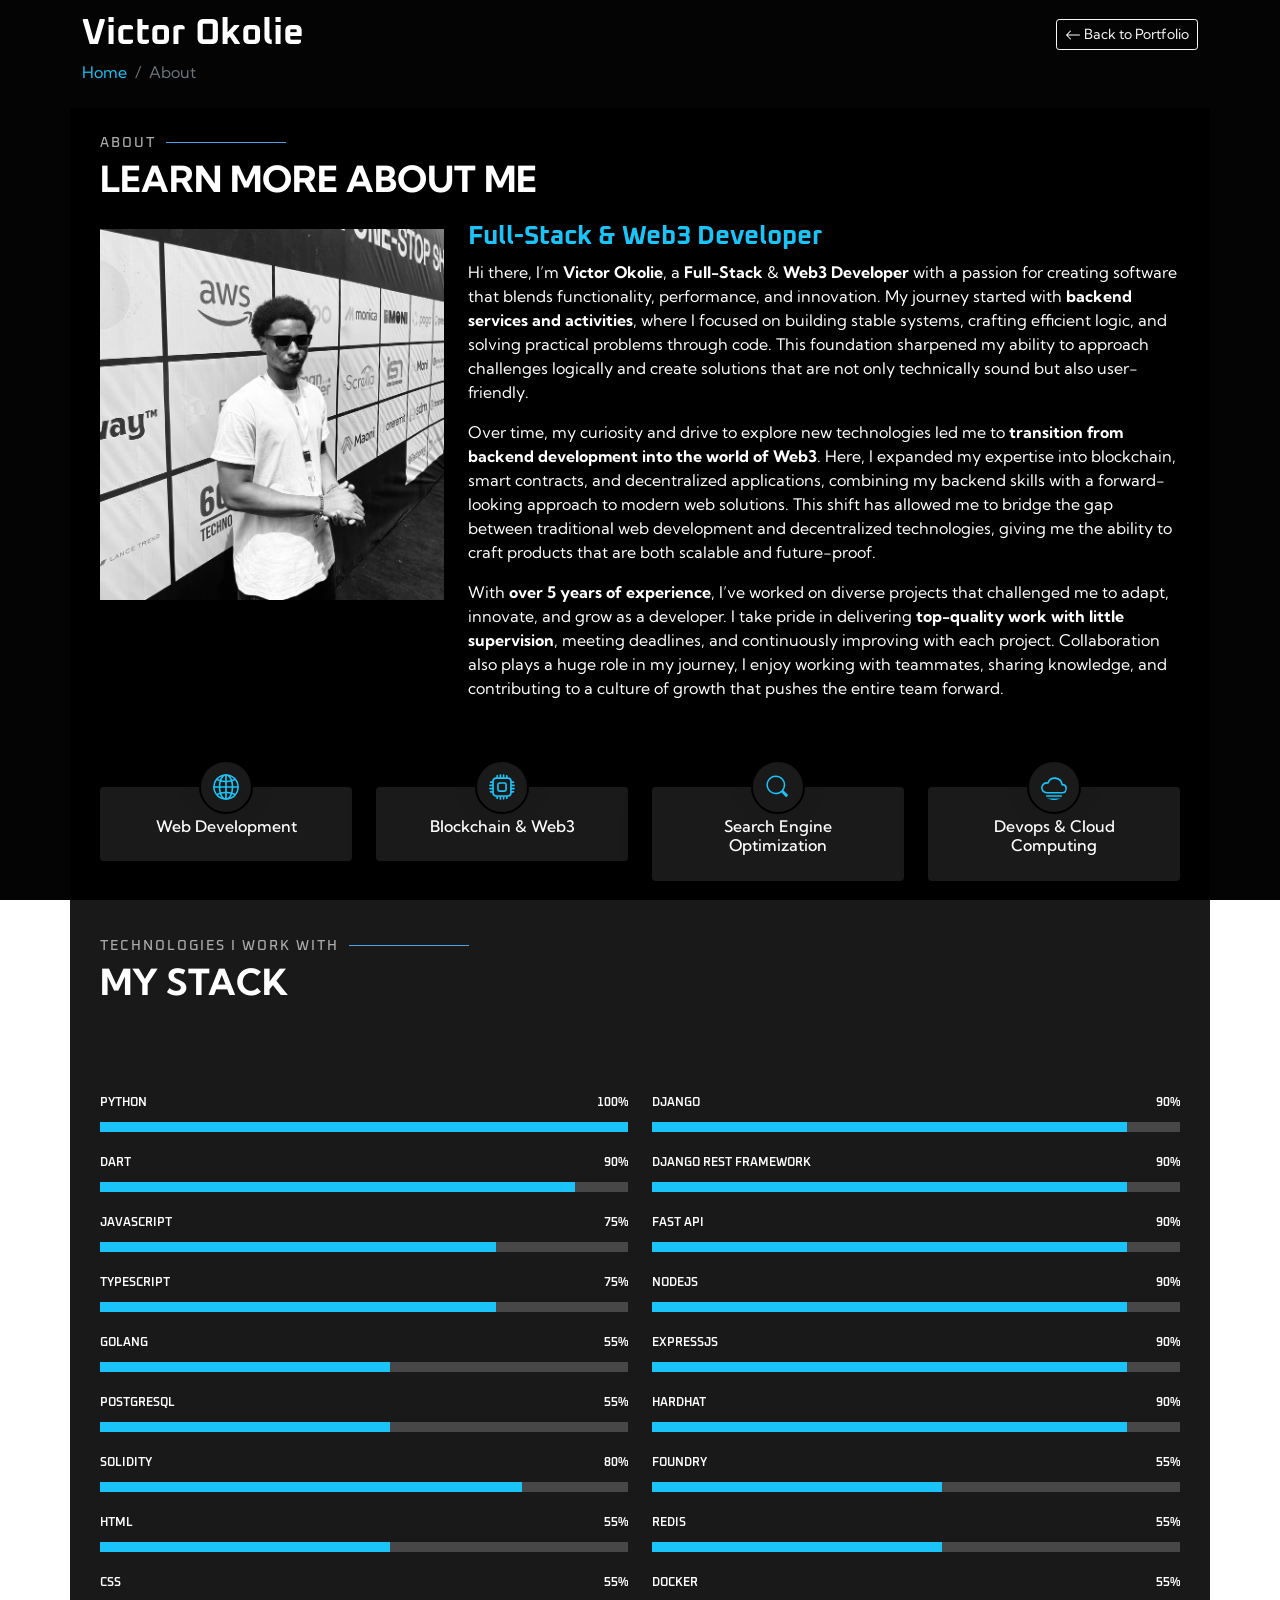
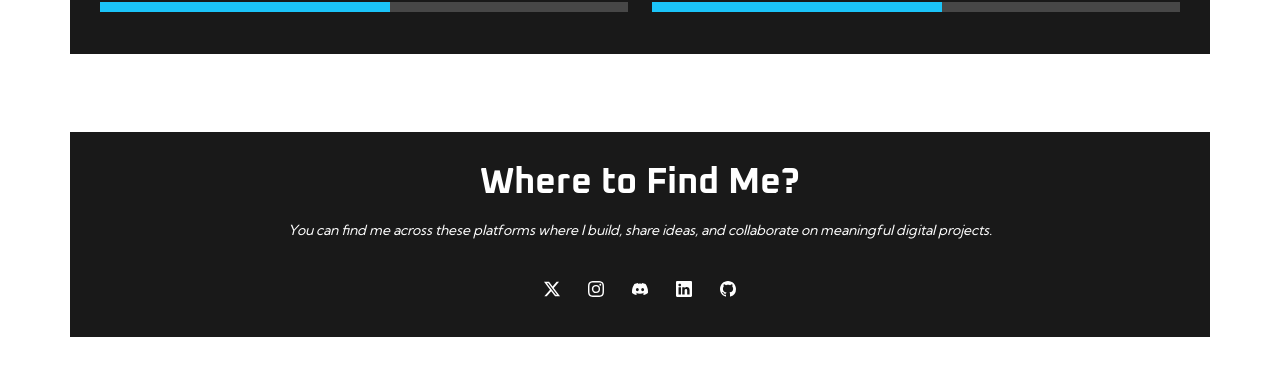
==== about/index.html @ b782e36b "first commit" ====
<!DOCTYPE html>
<html lang="en">

<head>
    <meta charset="utf-8">
    <meta content="width=device-width, initial-scale=1.0" name="viewport">

    <title>About Victor Okolie - Full-Stack & Web3 Developer</title>
    <meta name="description"
        content="Meet Victor Okolie, a Full-Stack & Web3 Developer with 5+ years of experience building scalable web apps, backend systems, and smart contracts with Django, Python, and Solidity.">
    <meta name="author" content="Victor Okolie" />
    <meta name="robots" content="index, follow">
    <meta name="keywords"
        content="victor okolie, quest coding, questcoding, full-stack developer portfolio, web3 developer, django developer, python developer, smart contract developer, backend developer, software engineer, website developer, API development, database design, solidity developer, freelance developer">

    <meta property="og:type" content="profile">
    <meta property="og:url" content="https://victorokolie.com/about/">
    <meta property="og:title" content="About Victor Okolie - Full-Stack & Web3 Developer">
    <meta property="og:description"
        content="Meet Victor Okolie, a Full-Stack & Web3 Developer with 5+ years of experience building scalable web apps, backend systems, and smart contracts with Django, Python, and Solidity.">
    <meta property="og:image" content="https://victorokolie.com/og-image.png">
    <meta property="og:image:width" content="1200">
    <meta property="og:image:height" content="630">
    <meta property="og:image:alt" content="About Victor Okolie - Full-Stack & Web3 Developer">
    <meta property="og:site_name" content="Victor Okolie's Portfolio">
    <meta property="og:locale" content="en_US">



    <!-- twitter cards -->
    <meta name="twitter:card" content="summary_large_image" />
    <meta name="twitter:url" content="https://victorokolie.com/about/">
    <meta name="twitter:title" content="About Victor Okolie - Full-Stack & Web3 Developer">
    <meta name="twitter:description"
        content="Meet Victor Okolie, a Full-Stack & Web3 Developer with 5+ years of experience building scalable web apps, backend systems, and smart contracts with Django, Python, and Solidity.">
    <meta name="twitter:image" content="https://victorokolie.com/og-image.png">
    <meta name="twitter:site" content="@victorokolie_" />
    <meta name="twitter:creator" content="@victorokolie_">

    <!-- Canonical and Navigation -->
    <link rel="canonical" href="https://victorokolie.com/about/">
    <link rel="home" href="https://victorokolie.com/">

    <!-- Favicons -->
    <link rel="icon" type="image/x-icon" href="/favicon.ico">
    <link rel="icon" type="image/png" sizes="48x48" href="https://victorokolie.com/favicon-48x48.png">
    <link rel="icon" type="image/png" sizes="32x32" href="https://victorokolie.com/favicon-32x32.png">
    <link rel="icon" type="image/png" sizes="16x16" href="https://victorokolie.com/favicon-16x16.png">
    <link rel="icon" type="image/png" href="https://victorokolie.com/favicon-96x96.png" sizes="96x96" />
    <link rel="icon" type="image/svg+xml" href="https://victorokolie.com/favicon.svg" />
    <link rel="apple-touch-icon" sizes="180x180" href="https://victorokolie.com/apple-touch-icon.png">
    <link rel="manifest" href="/site.webmanifest" />
    <meta name="theme-color" content="#000000">

    <!-- Preload critical resource  -->
    <link rel="preload" href="/assets/css/about.css" as="style">

    <!--  CSS Files -->
    <link href="/assets/vendor/bootstrap/css/bootstrap.min.css" rel="stylesheet">
    <link href="/assets/css/about.css" rel="stylesheet">


    <script type="application/ld+json">
  {
    "@context": "https://schema.org",
    "@type": "Person",
    "name": "Victor Okolie",
    "jobTitle": "Full-Stack & Web3 Developer",
    "description": "Experienced Full-Stack & Web3 Developer specializing in Django, Python, JavaScript, Solidity and scalable web applications",
    "url": "https://victorokolie.com/",
    "image": "https://victorokolie.com/og-image.png",
    "email": "me@victorokolie.com",
    "address": {
      "@type": "PostalAddress",
      "addressLocality": "West Africa"
    },
    "sameAs": [
      "https://www.linkedin.com/in/victor-okolie-a74623245",
      "https://github.com/VicTorQuest",
      "https://x.com/victorokolie_",
      "https://www.instagram.com/questcoding/"
    ],
    "knowsAbout": [
      "Full-Stack Development",
      "Backend Development",
      "Django",
      "Django Rest Framework",
      "Python",
      "JavaScript",
      "TypeScript",
      "React",
      "NodeJS",
      "ExpressJS",
      "FastAPI",
      "Web Development",
      "Search Engine Optimization",
      "API Development",
      "Database Design",
      "PostgreSQL",
      "Redis",
      "Docker",
      "Software Engineering",
      "Web3 Development",
      "Smart Contract Development",
      "Solidity",
      "Hardhat",
      "Foundry",
      "Blockchain Development"
    ]
  }
  </script>


    <script type="application/ld+json">
    {
    "@context": "https://schema.org",
    "@type": "BreadcrumbList",
    "itemListElement": [
        { "@type": "ListItem", "position": 1, "name": "Home", "item": "https://victorokolie.com/" },
        { "@type": "ListItem", "position": 2, "name": "About", "item": "https://victorokolie.com/about/" }
    ]
    }
</script>


</head>

<body>

    <header id="header" class="py-3">
        <div class="container d-flex justify-content-between align-items-center">
            <h1><a href="/" rel="home">Victor Okolie</a></h1>
            <a href="/" class="btn btn-outline-light btn-sm">
                <svg xmlns="http://www.w3.org/2000/svg" width="16" height="16" fill="currentColor"
                    class="bi bi-arrow-left" viewBox="0 0 16 16">
                    <path fill-rule="evenodd"
                        d="M15 8a.5.5 0 0 0-.5-.5H2.707l3.147-3.146a.5.5 0 1 0-.708-.708l-4 4a.5.5 0 0 0 0 .708l4 4a.5.5 0 0 0 .708-.708L2.707 8.5H14.5A.5.5 0 0 0 15 8" />
                </svg> Back to Portfolio
            </a>
        </div>

        <nav aria-label="breadcrumb" class="py-2">
            <div class="container">
                <ol class="breadcrumb mb-0">
                    <li class="breadcrumb-item"><a href="/">Home</a></li>
                    <li class="breadcrumb-item active" aria-current="page">About</li>
                </ol>
            </div>
        </nav>
    </header>


    <main id="main">


        <!-- ======= About Section ======= -->
        <section id="about" class="about">

            <!-- ======= About Me ======= -->
            <div class="about-me container">

                <div class="section-title">
                    <h2>About</h2>
                    <p>Learn more about me</p>
                </div>

                <div class="row">
                    <div class="col-lg-4 mt-2" data-aos="fade-right">
                        <img src="/assets/img/me.webp" loading="lazy" class="img-fluid" alt="Victor Okolie's photo">
                    </div>
                    <div class="col-lg-8 pt-4 pt-lg-0 content my-auto" data-aos="fade-left">
                        <h3>Full-Stack & Web3 Developer</h3>
                        <p>
                            Hi there, I&rsquo;m <strong>Victor Okolie</strong>, a <strong>Full-Stack</strong>&nbsp;&amp;
                            <strong>Web3
                                Developer</strong> with a passion for creating software that blends functionality,
                            performance, and innovation. My
                            journey started with <strong>backend services and activities</strong>, where I focused on
                            building stable systems,
                            crafting efficient logic, and solving practical problems through code. This foundation
                            sharpened my ability to
                            approach challenges logically and create solutions that are not only technically sound but
                            also user-friendly.</p>

                        <p>Over time, my curiosity and drive to explore new technologies led me to <strong>transition
                                from backend development
                                into the world of Web3</strong>. Here, I expanded my expertise into blockchain, smart
                            contracts, and decentralized
                            applications, combining my backend skills with a forward-looking approach to modern web
                            solutions. This shift has
                            allowed me to bridge the gap between traditional web development and decentralized
                            technologies, giving me the ability
                            to craft products that are both scalable and future-proof.</p>

                        <p>With <strong>over 5 years of experience</strong>, I&rsquo;ve worked on diverse projects that
                            challenged me to adapt,
                            innovate, and grow as a developer. I take pride in delivering <strong>top-quality work with
                                little
                                supervision</strong>, meeting deadlines, and continuously improving with each project.
                            Collaboration also plays a
                            huge role in my journey, I enjoy working with teammates, sharing knowledge, and contributing
                            to a culture of growth
                            that pushes the entire team forward.
                        </p>


                    </div>
                </div>

            </div><!-- End About Me -->


            <!-- Stats Section -->
            <section id="stats" class="stats section">

                <div class="container" data-aos="fade-up" data-aos-delay="100">

                    <div class="row gy-4">

                        <div class="col-lg-3 col-md-6 d-flex flex-column align-items-center">
                            <svg xmlns="http://www.w3.org/2000/svg" fill="currentColor" class="bi bi-globe2"
                                viewBox="0 0 16 16">
                                <path
                                    d="M0 8a8 8 0 1 1 16 0A8 8 0 0 1 0 8m7.5-6.923c-.67.204-1.335.82-1.887 1.855q-.215.403-.395.872c.705.157 1.472.257 2.282.287zM4.249 3.539q.214-.577.481-1.078a7 7 0 0 1 .597-.933A7 7 0 0 0 3.051 3.05q.544.277 1.198.49zM3.509 7.5c.036-1.07.188-2.087.436-3.008a9 9 0 0 1-1.565-.667A6.96 6.96 0 0 0 1.018 7.5zm1.4-2.741a12.3 12.3 0 0 0-.4 2.741H7.5V5.091c-.91-.03-1.783-.145-2.591-.332M8.5 5.09V7.5h2.99a12.3 12.3 0 0 0-.399-2.741c-.808.187-1.681.301-2.591.332zM4.51 8.5c.035.987.176 1.914.399 2.741A13.6 13.6 0 0 1 7.5 10.91V8.5zm3.99 0v2.409c.91.03 1.783.145 2.591.332.223-.827.364-1.754.4-2.741zm-3.282 3.696q.18.469.395.872c.552 1.035 1.218 1.65 1.887 1.855V11.91c-.81.03-1.577.13-2.282.287zm.11 2.276a7 7 0 0 1-.598-.933 9 9 0 0 1-.481-1.079 8.4 8.4 0 0 0-1.198.49 7 7 0 0 0 2.276 1.522zm-1.383-2.964A13.4 13.4 0 0 1 3.508 8.5h-2.49a6.96 6.96 0 0 0 1.362 3.675c.47-.258.995-.482 1.565-.667m6.728 2.964a7 7 0 0 0 2.275-1.521 8.4 8.4 0 0 0-1.197-.49 9 9 0 0 1-.481 1.078 7 7 0 0 1-.597.933M8.5 11.909v3.014c.67-.204 1.335-.82 1.887-1.855q.216-.403.395-.872A12.6 12.6 0 0 0 8.5 11.91zm3.555-.401c.57.185 1.095.409 1.565.667A6.96 6.96 0 0 0 14.982 8.5h-2.49a13.4 13.4 0 0 1-.437 3.008M14.982 7.5a6.96 6.96 0 0 0-1.362-3.675c-.47.258-.995.482-1.565.667.248.92.4 1.938.437 3.008zM11.27 2.461q.266.502.482 1.078a8.4 8.4 0 0 0 1.196-.49 7 7 0 0 0-2.275-1.52c.218.283.418.597.597.932m-.488 1.343a8 8 0 0 0-.395-.872C9.835 1.897 9.17 1.282 8.5 1.077V4.09c.81-.03 1.577-.13 2.282-.287z" />
                            </svg>
                            <div class="stats-item">
                                <span data-purecounter-start="0" data-purecounter-end="232"
                                    data-purecounter-duration="1" class="purecounter"></span>
                                <h3>Web Development</h3>
                            </div>
                        </div><!-- End Stats Item -->

                        <div class="col-lg-3 col-md-6 d-flex flex-column align-items-center">
                            <svg xmlns="http://www.w3.org/2000/svg" fill="currentColor" class="bi bi-cpu"
                                viewBox="0 0 16 16">
                                <path
                                    d="M5 0a.5.5 0 0 1 .5.5V2h1V.5a.5.5 0 0 1 1 0V2h1V.5a.5.5 0 0 1 1 0V2h1V.5a.5.5 0 0 1 1 0V2A2.5 2.5 0 0 1 14 4.5h1.5a.5.5 0 0 1 0 1H14v1h1.5a.5.5 0 0 1 0 1H14v1h1.5a.5.5 0 0 1 0 1H14v1h1.5a.5.5 0 0 1 0 1H14a2.5 2.5 0 0 1-2.5 2.5v1.5a.5.5 0 0 1-1 0V14h-1v1.5a.5.5 0 0 1-1 0V14h-1v1.5a.5.5 0 0 1-1 0V14h-1v1.5a.5.5 0 0 1-1 0V14A2.5 2.5 0 0 1 2 11.5H.5a.5.5 0 0 1 0-1H2v-1H.5a.5.5 0 0 1 0-1H2v-1H.5a.5.5 0 0 1 0-1H2v-1H.5a.5.5 0 0 1 0-1H2A2.5 2.5 0 0 1 4.5 2V.5A.5.5 0 0 1 5 0m-.5 3A1.5 1.5 0 0 0 3 4.5v7A1.5 1.5 0 0 0 4.5 13h7a1.5 1.5 0 0 0 1.5-1.5v-7A1.5 1.5 0 0 0 11.5 3zM5 6.5A1.5 1.5 0 0 1 6.5 5h3A1.5 1.5 0 0 1 11 6.5v3A1.5 1.5 0 0 1 9.5 11h-3A1.5 1.5 0 0 1 5 9.5zM6.5 6a.5.5 0 0 0-.5.5v3a.5.5 0 0 0 .5.5h3a.5.5 0 0 0 .5-.5v-3a.5.5 0 0 0-.5-.5z" />
                            </svg>
                            <div class="stats-item">
                                <span data-purecounter-start="0" data-purecounter-end="521"
                                    data-purecounter-duration="1" class="purecounter"></span>
                                <h3>Blockchain & Web3</h3>
                            </div>
                        </div><!-- End Stats Item -->

                        <div class="col-lg-3 col-md-6 d-flex flex-column align-items-center">
                            <svg xmlns="http://www.w3.org/2000/svg" fill="currentColor" class="bi bi-search"
                                viewBox="-1 -1 18 18">
                                <path
                                    d="M11.742 10.344a6.5 6.5 0 1 0-1.397 1.398h-.001q.044.06.098.115l3.85 3.85a1 1 0 0 0 1.415-1.414l-3.85-3.85a1 1 0 0 0-.115-.1zM12 6.5a5.5 5.5 0 1 1-11 0 5.5 5.5 0 0 1 11 0" />
                            </svg>
                            <div class="stats-item">
                                <span data-purecounter-start="0" data-purecounter-end="1463"
                                    data-purecounter-duration="1" class="purecounter"></span>
                                <h3>Search Engine Optimization</h3>
                            </div>
                        </div><!-- End Stats Item -->

                        <div class="col-lg-3 col-md-6 d-flex flex-column align-items-center">
                            <svg xmlns="http://www.w3.org/2000/svg" fill="currentColor" class="bi bi-cloud-fog"
                                viewBox="0 0 16 16">
                                <path
                                    d="M3 13.5a.5.5 0 0 1 .5-.5h9a.5.5 0 0 1 0 1h-9a.5.5 0 0 1-.5-.5m0 2a.5.5 0 0 1 .5-.5h9a.5.5 0 0 1 0 1h-9a.5.5 0 0 1-.5-.5m10.405-9.473a5.001 5.001 0 0 0-9.499-1.004A3.5 3.5 0 1 0 3.5 12H13a3 3 0 0 0 .405-5.973M8.5 3a4 4 0 0 1 3.976 3.555.5.5 0 0 0 .5.445H13a2 2 0 0 1 0 4H3.5a2.5 2.5 0 1 1 .605-4.926.5.5 0 0 0 .596-.329A4 4 0 0 1 8.5 3" />
                            </svg>
                            <div class="stats-item">
                                <span data-purecounter-start="0" data-purecounter-end="15" data-purecounter-duration="1"
                                    class="purecounter"></span>
                                <h3>Devops & Cloud Computing</h3>
                            </div>
                        </div><!-- End Stats Item -->

                    </div>

                </div>

            </section><!-- /Stats Section -->



            <!-- Skills Section -->
            <section id="skills" class="skills section mb-5">

                <!-- Section Title -->
                <div class="container section-title" data-aos="fade-up">
                    <h2>Technologies i work with</h2>
                    <p><span>My</span> <span class="description-title">Stack</span></p>
                </div><!-- End Section Title -->

                <div class="container" data-aos="fade-up" data-aos-delay="100">

                    <div class="row skills-content skills-animation">

                        <div class="col-lg-6">

                            <div class="progress">
                                <span class="skill"><span>PYTHON</span> <i class="val">100%</i></span>
                                <div class="progress-bar-wrap">
                                    <div class="progress-bar" role="progressbar" aria-valuenow="100" aria-valuemin="0"
                                        aria-valuemax="100"></div>
                                </div>
                            </div><!-- End Skills Item -->

                            <div class="progress">
                                <span class="skill"><span>Dart</span> <i class="val">90%</i></span>
                                <div class="progress-bar-wrap">
                                    <div class="progress-bar" role="progressbar" aria-valuenow="90" aria-valuemin="0"
                                        aria-valuemax="100"></div>
                                </div>
                            </div><!-- End Skills Item -->

                            <div class="progress">
                                <span class="skill"><span>JavaScript</span> <i class="val">75%</i></span>
                                <div class="progress-bar-wrap">
                                    <div class="progress-bar" role="progressbar" aria-valuenow="75" aria-valuemin="0"
                                        aria-valuemax="100"></div>
                                </div>
                            </div><!-- End Skills Item -->

                            <div class="progress">
                                <span class="skill"><span>Typescript</span> <i class="val">75%</i></span>
                                <div class="progress-bar-wrap">
                                    <div class="progress-bar" role="progressbar" aria-valuenow="75" aria-valuemin="0"
                                        aria-valuemax="100"></div>
                                </div>
                            </div><!-- End Skills Item -->


                            <div class="progress">
                                <span class="skill"><span>Golang</span> <i class="val">55%</i></span>
                                <div class="progress-bar-wrap">
                                    <div class="progress-bar" role="progressbar" aria-valuenow="55" aria-valuemin="0"
                                        aria-valuemax="100"></div>
                                </div>
                            </div><!-- End Skills Item -->


                            <div class="progress">
                                <span class="skill"><span>PostgreSQL</span> <i class="val">55%</i></span>
                                <div class="progress-bar-wrap">
                                    <div class="progress-bar" role="progressbar" aria-valuenow="55" aria-valuemin="0"
                                        aria-valuemax="100"></div>
                                </div>
                            </div><!-- End Skills Item -->

                            <div class="progress">
                                <span class="skill"><span>Solidity</span> <i class="val">80%</i></span>
                                <div class="progress-bar-wrap">
                                    <div class="progress-bar" role="progressbar" aria-valuenow="80" aria-valuemin="0"
                                        aria-valuemax="100"></div>
                                </div>
                            </div><!-- End Skills Item -->



                            <div class="progress">
                                <span class="skill"><span>HTML</span> <i class="val">55%</i></span>
                                <div class="progress-bar-wrap">
                                    <div class="progress-bar" role="progressbar" aria-valuenow="55" aria-valuemin="0"
                                        aria-valuemax="100"></div>
                                </div>
                            </div><!-- End Skills Item -->


                            <div class="progress">
                                <span class="skill"><span>CSS</span> <i class="val">55%</i></span>
                                <div class="progress-bar-wrap">
                                    <div class="progress-bar" role="progressbar" aria-valuenow="55" aria-valuemin="0"
                                        aria-valuemax="100"></div>
                                </div>
                            </div><!-- End Skills Item -->

                        </div>

                        <div class="col-lg-6">

                            <div class="progress">
                                <span class="skill"><span>Django</span> <i class="val">90%</i></span>
                                <div class="progress-bar-wrap">
                                    <div class="progress-bar" role="progressbar" aria-valuenow="90" aria-valuemin="0"
                                        aria-valuemax="100"></div>
                                </div>
                            </div><!-- End Skills Item -->


                            <div class="progress">
                                <span class="skill"><span>Django Rest Framework</span> <i class="val">90%</i></span>
                                <div class="progress-bar-wrap">
                                    <div class="progress-bar" role="progressbar" aria-valuenow="90" aria-valuemin="0"
                                        aria-valuemax="100"></div>
                                </div>
                            </div><!-- End Skills Item -->

                            <div class="progress">
                                <span class="skill"><span>Fast API</span> <i class="val">90%</i></span>
                                <div class="progress-bar-wrap">
                                    <div class="progress-bar" role="progressbar" aria-valuenow="90" aria-valuemin="0"
                                        aria-valuemax="100"></div>
                                </div>
                            </div><!-- End Skills Item -->

                            <div class="progress">
                                <span class="skill"><span>NodeJS</span> <i class="val">90%</i></span>
                                <div class="progress-bar-wrap">
                                    <div class="progress-bar" role="progressbar" aria-valuenow="90" aria-valuemin="0"
                                        aria-valuemax="100"></div>
                                </div>
                            </div><!-- End Skills Item -->

                            <div class="progress">
                                <span class="skill"><span>ExpressJS</span> <i class="val">90%</i></span>
                                <div class="progress-bar-wrap">
                                    <div class="progress-bar" role="progressbar" aria-valuenow="90" aria-valuemin="0"
                                        aria-valuemax="100"></div>
                                </div>
                            </div><!-- End Skills Item -->


                            <div class="progress">
                                <span class="skill"><span>Hardhat</span> <i class="val">90%</i></span>
                                <div class="progress-bar-wrap">
                                    <div class="progress-bar" role="progressbar" aria-valuenow="90" aria-valuemin="0"
                                        aria-valuemax="100"></div>
                                </div>
                            </div><!-- End Skills Item -->

                            <div class="progress">
                                <span class="skill"><span>Foundry</span> <i class="val">55%</i></span>
                                <div class="progress-bar-wrap">
                                    <div class="progress-bar" role="progressbar" aria-valuenow="55" aria-valuemin="0"
                                        aria-valuemax="100"></div>
                                </div>
                            </div><!-- End Skills Item -->


                            <div class="progress">
                                <span class="skill"><span>Redis</span> <i class="val">55%</i></span>
                                <div class="progress-bar-wrap">
                                    <div class="progress-bar" role="progressbar" aria-valuenow="55" aria-valuemin="0"
                                        aria-valuemax="100"></div>
                                </div>
                            </div><!-- End Skills Item -->


                            <div class="progress">
                                <span class="skill"><span>Docker</span> <i class="val">55%</i></span>
                                <div class="progress-bar-wrap">
                                    <div class="progress-bar" role="progressbar" aria-valuenow="55" aria-valuemin="0"
                                        aria-valuemax="100"></div>
                                </div>
                            </div><!-- End Skills Item -->

                        </div>

                    </div>

                </div>

            </section><!-- /Skills Section -->



            <div id="find-me" class="find-me dark-background">
                <div class="container">
                    <h3 class="sitename">Where to Find Me?</h3>
                    <p>You can find me across these platforms where I build, share ideas, and collaborate on meaningful
                        digital projects.</p>
                    <div class="social-links d-flex justify-content-center">
                        <a href="https://x.com/victorokolie_" target="_blank" rel="noopener" class="twitter" aria-label="Twitter">
                            <svg xmlns="http://www.w3.org/2000/svg" width="16" height="16" fill="currentColor"
                                class="bi bi-twitter-x" viewBox="0 0 16 16">
                                <path
                                    d="M12.6.75h2.454l-5.36 6.142L16 15.25h-4.937l-3.867-5.07-4.425 5.07H.316l5.733-6.57L0 .75h5.063l3.495 4.633L12.601.75Zm-.86 13.028h1.36L4.323 2.145H2.865z" />
                            </svg>
                        </a>
                        <a href="https://www.instagram.com/questcoding/" target="_blank" rel="noopener" class="instagram"
                            aria-label="Instagram">
                            <svg xmlns="http://www.w3.org/2000/svg" width="16" height="16" fill="currentColor"
                                class="bi bi-instagram" viewBox="0 0 16 16">
                                <path
                                    d="M8 0C5.829 0 5.556.01 4.703.048 3.85.088 3.269.222 2.76.42a3.9 3.9 0 0 0-1.417.923A3.9 3.9 0 0 0 .42 2.76C.222 3.268.087 3.85.048 4.7.01 5.555 0 5.827 0 8.001c0 2.172.01 2.444.048 3.297.04.852.174 1.433.372 1.942.205.526.478.972.923 1.417.444.445.89.719 1.416.923.51.198 1.09.333 1.942.372C5.555 15.99 5.827 16 8 16s2.444-.01 3.298-.048c.851-.04 1.434-.174 1.943-.372a3.9 3.9 0 0 0 1.416-.923c.445-.445.718-.891.923-1.417.197-.509.332-1.09.372-1.942C15.99 10.445 16 10.173 16 8s-.01-2.445-.048-3.299c-.04-.851-.175-1.433-.372-1.941a3.9 3.9 0 0 0-.923-1.417A3.9 3.9 0 0 0 13.24.42c-.51-.198-1.092-.333-1.943-.372C10.443.01 10.172 0 7.998 0zm-.717 1.442h.718c2.136 0 2.389.007 3.232.046.78.035 1.204.166 1.486.275.373.145.64.319.92.599s.453.546.598.92c.11.281.24.705.275 1.485.039.843.047 1.096.047 3.231s-.008 2.389-.047 3.232c-.035.78-.166 1.203-.275 1.485a2.5 2.5 0 0 1-.599.919c-.28.28-.546.453-.92.598-.28.11-.704.24-1.485.276-.843.038-1.096.047-3.232.047s-2.39-.009-3.233-.047c-.78-.036-1.203-.166-1.485-.276a2.5 2.5 0 0 1-.92-.598 2.5 2.5 0 0 1-.6-.92c-.109-.281-.24-.705-.275-1.485-.038-.843-.046-1.096-.046-3.233s.008-2.388.046-3.231c.036-.78.166-1.204.276-1.486.145-.373.319-.64.599-.92s.546-.453.92-.598c.282-.11.705-.24 1.485-.276.738-.034 1.024-.044 2.515-.045zm4.988 1.328a.96.96 0 1 0 0 1.92.96.96 0 0 0 0-1.92m-4.27 1.122a4.109 4.109 0 1 0 0 8.217 4.109 4.109 0 0 0 0-8.217m0 1.441a2.667 2.667 0 1 1 0 5.334 2.667 2.667 0 0 1 0-5.334" />
                            </svg>
                        </a>
                        <a href="https://discord.com/users/922048107099856957" target="_blank" rel="noopener" class="discord"
                            aria-label="Discord">
                            <svg xmlns="http://www.w3.org/2000/svg" width="16" height="16" fill="currentColor" class="bi bi-discord"
                                viewBox="0 0 16 16">
                                <path
                                    d="M13.545 2.907a13.2 13.2 0 0 0-3.257-1.011.05.05 0 0 0-.052.025c-.141.25-.297.577-.406.833a12.2 12.2 0 0 0-3.658 0 8 8 0 0 0-.412-.833.05.05 0 0 0-.052-.025c-1.125.194-2.22.534-3.257 1.011a.04.04 0 0 0-.021.018C.356 6.024-.213 9.047.066 12.032q.003.022.021.037a13.3 13.3 0 0 0 3.995 2.02.05.05 0 0 0 .056-.019q.463-.63.818-1.329a.05.05 0 0 0-.01-.059l-.018-.011a9 9 0 0 1-1.248-.595.05.05 0 0 1-.02-.066l.015-.019q.127-.095.248-.195a.05.05 0 0 1 .051-.007c2.619 1.196 5.454 1.196 8.041 0a.05.05 0 0 1 .053.007q.121.1.248.195a.05.05 0 0 1-.004.085 8 8 0 0 1-1.249.594.05.05 0 0 0-.03.03.05.05 0 0 0 .003.041c.24.465.515.909.817 1.329a.05.05 0 0 0 .056.019 13.2 13.2 0 0 0 4.001-2.02.05.05 0 0 0 .021-.037c.334-3.451-.559-6.449-2.366-9.106a.03.03 0 0 0-.02-.019m-8.198 7.307c-.789 0-1.438-.724-1.438-1.612s.637-1.613 1.438-1.613c.807 0 1.45.73 1.438 1.613 0 .888-.637 1.612-1.438 1.612m5.316 0c-.788 0-1.438-.724-1.438-1.612s.637-1.613 1.438-1.613c.807 0 1.451.73 1.438 1.613 0 .888-.631 1.612-1.438 1.612" />
                            </svg>
                        </a>
                        <a href="https://www.linkedin.com/in/victor-okolie-a74623245" target="_blank" rel="noopener"
                            class="linkedin" aria-label="LinkedIn">
                            <svg xmlns="http://www.w3.org/2000/svg" width="16" height="16" fill="currentColor"
                                class="bi bi-linkedin" viewBox="0 0 16 16">
                                <path
                                    d="M0 1.146C0 .513.526 0 1.175 0h13.65C15.474 0 16 .513 16 1.146v13.708c0 .633-.526 1.146-1.175 1.146H1.175C.526 16 0 15.487 0 14.854zm4.943 12.248V6.169H2.542v7.225zm-1.2-8.212c.837 0 1.358-.554 1.358-1.248-.015-.709-.52-1.248-1.342-1.248S2.4 3.226 2.4 3.934c0 .694.521 1.248 1.327 1.248zm4.908 8.212V9.359c0-.216.016-.432.08-.586.173-.431.568-.878 1.232-.878.869 0 1.216.662 1.216 1.634v3.865h2.401V9.25c0-2.22-1.184-3.252-2.764-3.252-1.274 0-1.845.7-2.165 1.193v.025h-.016l.016-.025V6.169h-2.4c.03.678 0 7.225 0 7.225z" />
                            </svg>
                        </a>
                        <a href="https://github.com/VicTorQuest/" target="_blank" rel="noopener" class="github" aria-label="GitHub">
                            <svg xmlns="http://www.w3.org/2000/svg" width="16" height="16" fill="currentColor" class="bi bi-github"
                                viewBox="0 0 16 16">
                                <path
                                    d="M8 0C3.58 0 0 3.58 0 8c0 3.54 2.29 6.53 5.47 7.59.4.07.55-.17.55-.38 0-.19-.01-.82-.01-1.49-2.01.37-2.53-.49-2.69-.94-.09-.23-.48-.94-.82-1.13-.28-.15-.68-.52-.01-.53.63-.01 1.08.58 1.23.82.72 1.21 1.87.87 2.33.66.07-.52.28-.87.51-1.07-1.78-.2-3.64-.89-3.64-3.95 0-.87.31-1.59.82-2.15-.08-.2-.36-1.02.08-2.12 0 0 .67-.21 2.2.82.64-.18 1.32-.27 2-.27s1.36.09 2 .27c1.53-1.04 2.2-.82 2.2-.82.44 1.1.16 1.92.08 2.12.51.56.82 1.27.82 2.15 0 3.07-1.87 3.75-3.65 3.95.29.25.54.73.54 1.48 0 1.07-.01 1.93-.01 2.2 0 .21.15.46.55.38A8.01 8.01 0 0 0 16 8c0-4.42-3.58-8-8-8" />
                            </svg>
                        </a>
                    </div>
                </div>
            </div>


        </section>
        <!-- End About Section -->



    </main><!-- End #main -->

    <!-- Vendor JS Files -->
    <script src="/assets/vendor/bootstrap/js/bootstrap.bundle.min.js"></script>
    <script src="/assets/vendor/waypoints/noframework.waypoints.js"></script>
    <script>
        /**
       * Animate the skills items on reveal
       */
        let skillsAnimation = document.querySelectorAll('.skills-animation');
        skillsAnimation.forEach((item) => {
            new Waypoint({
                element: item,
                offset: '80%',
                handler: function (direction) {
                    let progress = item.querySelectorAll('.progress .progress-bar');
                    progress.forEach(el => {
                        el.style.width = el.getAttribute('aria-valuenow') + '%';
                    });
                }
            });
        });
    </script>


</body>

</html>
---- assets/css/about.css ----
@import url('https://fonts.googleapis.com/css2?family=Kumbh+Sans:wght@300;400;500;600;700&display=swap');
@import url('https://fonts.googleapis.com/css2?family=Oxanium:wght@300;400;500;600;700&display=swap');

/*--------------------------------------------------------------
# Portfolio Details
--------------------------------------------------------------*/
* {
    box-sizing: border-box;
}

body {
  font-family: 'Kumbh Sans', sans-serif;
  background-color: #040404;
  color: #fff;
  position: relative;
  background: transparent;

}
body::before {
  content: "";
  position: fixed;
  background: #040404;
  background-size: cover;
  left: 0;
  right: 0;
  top: 0;
  bottom: 0;
  height: 100vh;
  z-index: -1;
}
@font-face {
  font-family: "bootstrap-icons";
  font-style: normal;
  font-weight: 400;
  font-display: block;
  src: url("/static/my_portfolio/vendor/bootstrap-icons/fonts/bootstrap-icons.woff2") format("woff2"),
       url("/static/my_portfolio/vendor/bootstrap-icons/fonts/bootstrap-icons.woff") format("woff");
}



/*--------------------------------------------------------------
# Header
--------------------------------------------------------------*/
#header {
  transition: ease-in-out 0.3s;
  position: relative;
  align-items: center;
  z-index: 997;
  overflow-y: auto;
}
#header * {
  transition: ease-in-out 0.3s;
}
#header h1 {
  font-size: 36px;
  margin: 0;
  padding: 0;
  line-height: 1;
  font-weight: 700;
  font-family: 'Oxanium', cursive;
  
}

#header h1 a, #header h1 a:hover {
  color: #fff;
  line-height: 1;
  display: inline-block;
}

@media (max-width: 992px) {
  #header h1 {
    font-size: 20px;
  }

  #header .container {
    display: flex;
    align-items: center;
  }

  #header nav li a {
    font-size: 14px;
  }
}


a {
  color: #1bc4f8;
  text-decoration: none;
}

a:hover {
  color: #6eddff;
  text-decoration: none;
}

h1, h2, h3, h4, h5, h6, #header .lead {
  font-family: 'Oxanium', cursive;
}

@media (min-width: 1024px) {
  body::before {
    background-attachment: fixed;
  }

  #header .lead {
    line-height: 2.5rem;
  }
  
}

section .container {
    background: rgba(0, 0, 0, 0.9);
    padding: 30px;
}

.section-title h2 {
    font-size: 14px;
    font-weight: 500;
    padding: 0;
    line-height: 1px;
    margin: 0 0 20px 0;
    letter-spacing: 2px;
    text-transform: uppercase;
    color: #aaaaaa;
    font-family: 'Oxanium', cursive;
}

.section-title p {
    margin: 0;
    margin: -15px 0 15px 0;
    font-size: 36px;
    font-weight: 700;
    text-transform: uppercase;
    font-family: 'Kumbh Sans', sans-serif;
    color: #fff;
}

.section-title h2::after {
    content: "";
    width: 120px;
    height: 1px;
    display: inline-block;
    background: #4da4ea;
    margin: 4px 10px;
}


/*--------------------------------------------------------------
# About
--------------------------------------------------------------*/
.about-me .content h3 {
  font-weight: 700;
  font-size: 26px;
  color: #1bc4f8;
}
.about-me .content ul {
  list-style: none;
  padding: 0;
}
.about-me .content ul li {
  margin-bottom: 20px;
  display: flex;
  align-items: center;
}
.about-me .content ul strong {
  margin-right: 10px;
}
.about-me .content ul i {
  font-size: 16px;
  margin-right: 5px;
  color: #1bc4f8;
  line-height: 0;
}
.about-me .content p:last-child {
  margin-bottom: 0;
}



/*--------------------------------------------------------------
# Skills
--------------------------------------------------------------*/
.skills .progress {
  height: 60px;
  display: block;
  background: none;
  border-radius: 0;
}
.skills .progress .skill {
  padding: 10px 0;
  margin: 0;
  text-transform: uppercase;
  display: block;
  font-weight: 600;
  font-family: 'Oxanium', cursive;
  color: #fff;
}
.skills .progress .skill .val {
  float: right;
  font-style: normal;
}
.skills .progress-bar-wrap {
  background: rgba(255, 255, 255, 0.2);
}
.skills .progress-bar {
  width: 1px;
  height: 10px;
  transition: 0.9s;
  background-color: #1bc4f8;
}





/*--------------------------------------------------------------
# Stats Section
--------------------------------------------------------------*/
.stats svg {
  background-color: #1a1a1a;
  color: #1bc4f8;
  fill: #1bc4f8;
  box-shadow: 0px 2px 25px rgba(0, 0, 0, 0.1);
  width: 54px;
  height: 54px;
  padding: 12px;        /* controls how much space around the icon */
  border-radius: 50%;
  border: 2px solid #000000;
  box-sizing: border-box;  /* ensures padding doesn't push beyond 54px */
  flex-shrink: 0;          /* prevents it from squishing in flex layouts */
  z-index: 1;
}

.stats .stats-item {
  background-color: #1a1a1a;
  margin-top: -27px;
  padding: 30px 30px 25px 30px;
  width: 100%;
  position: relative;
  text-align: center;
  box-shadow: 0px 2px 35px rgba(0, 0, 0, 0.1);
  border-radius: 4px;
  z-index: 0;
}

.stats .stats-item span {
  font-size: 36px;
  display: block;
  font-weight: 700;
  color: color-mix(in srgb, #fafafa, transparent 20%);
}

.stats .stats-item h3 {
  padding: 0;
  margin: 0;
  font-family: 'Kumbh Sans', sans-serif;
  font-size: 16px;
}




/*--------------------------------------------------------------
# Global Footer
--------------------------------------------------------------*/
.find-me {
  color: var(--default-color);
  background-color: var(--background-color);
  font-size: 14px;
  text-align: center;
  padding: 30px 0;
  position: relative;
}

.find-me h3 {
  font-size: 36px;
  font-weight: 700;
  position: relative;
  padding: 0;
  margin: 0 0 15px 0;
}

.find-me p {
  font-size: 15;
  font-style: italic;
  padding: 0;
  margin: 0 0 30px 0;
}

.find-me .social-links a {
  font-size: 16px;
  display: flex;
  align-items: center;
  justify-content: center;
  background: var(--accent-color);
  color: var(--contrast-color);
  line-height: 1;
  margin: 0 4px;
  border-radius: 50%;
  text-align: center;
  width: 36px;
  height: 36px;
  transition: 0.3s;
}

.find-me .social-links a:hover {
  background: color-mix(in srgb, var(--accent-color), transparent 20%);
  text-decoration: none;
}

.find-me .copyright {
  padding-top: 25px;
  border-top: 1px solid color-mix(in srgb, var(--default-color), transparent 90%);
}

.find-me .credits {
  font-size: 13px;
  padding-top: 5px;
}
---- assets/css/about.css ----
@import url('https://fonts.googleapis.com/css2?family=Kumbh+Sans:wght@300;400;500;600;700&display=swap');
@import url('https://fonts.googleapis.com/css2?family=Oxanium:wght@300;400;500;600;700&display=swap');

/*--------------------------------------------------------------
# Portfolio Details
--------------------------------------------------------------*/
* {
    box-sizing: border-box;
}

body {
  font-family: 'Kumbh Sans', sans-serif;
  background-color: #040404;
  color: #fff;
  position: relative;
  background: transparent;

}
body::before {
  content: "";
  position: fixed;
  background: #040404;
  background-size: cover;
  left: 0;
  right: 0;
  top: 0;
  bottom: 0;
  height: 100vh;
  z-index: -1;
}
@font-face {
  font-family: "bootstrap-icons";
  font-style: normal;
  font-weight: 400;
  font-display: block;
  src: url("/static/my_portfolio/vendor/bootstrap-icons/fonts/bootstrap-icons.woff2") format("woff2"),
       url("/static/my_portfolio/vendor/bootstrap-icons/fonts/bootstrap-icons.woff") format("woff");
}



/*--------------------------------------------------------------
# Header
--------------------------------------------------------------*/
#header {
  transition: ease-in-out 0.3s;
  position: relative;
  align-items: center;
  z-index: 997;
  overflow-y: auto;
}
#header * {
  transition: ease-in-out 0.3s;
}
#header h1 {
  font-size: 36px;
  margin: 0;
  padding: 0;
  line-height: 1;
  font-weight: 700;
  font-family: 'Oxanium', cursive;
  
}

#header h1 a, #header h1 a:hover {
  color: #fff;
  line-height: 1;
  display: inline-block;
}

@media (max-width: 992px) {
  #header h1 {
    font-size: 20px;
  }

  #header .container {
    display: flex;
    align-items: center;
  }

  #header nav li a {
    font-size: 14px;
  }
}


a {
  color: #1bc4f8;
  text-decoration: none;
}

a:hover {
  color: #6eddff;
  text-decoration: none;
}

h1, h2, h3, h4, h5, h6, #header .lead {
  font-family: 'Oxanium', cursive;
}

@media (min-width: 1024px) {
  body::before {
    background-attachment: fixed;
  }

  #header .lead {
    line-height: 2.5rem;
  }
  
}

section .container {
    background: rgba(0, 0, 0, 0.9);
    padding: 30px;
}

.section-title h2 {
    font-size: 14px;
    font-weight: 500;
    padding: 0;
    line-height: 1px;
    margin: 0 0 20px 0;
    letter-spacing: 2px;
    text-transform: uppercase;
    color: #aaaaaa;
    font-family: 'Oxanium', cursive;
}

.section-title p {
    margin: 0;
    margin: -15px 0 15px 0;
    font-size: 36px;
    font-weight: 700;
    text-transform: uppercase;
    font-family: 'Kumbh Sans', sans-serif;
    color: #fff;
}

.section-title h2::after {
    content: "";
    width: 120px;
    height: 1px;
    display: inline-block;
    background: #4da4ea;
    margin: 4px 10px;
}


/*--------------------------------------------------------------
# About
--------------------------------------------------------------*/
.about-me .content h3 {
  font-weight: 700;
  font-size: 26px;
  color: #1bc4f8;
}
.about-me .content ul {
  list-style: none;
  padding: 0;
}
.about-me .content ul li {
  margin-bottom: 20px;
  display: flex;
  align-items: center;
}
.about-me .content ul strong {
  margin-right: 10px;
}
.about-me .content ul i {
  font-size: 16px;
  margin-right: 5px;
  color: #1bc4f8;
  line-height: 0;
}
.about-me .content p:last-child {
  margin-bottom: 0;
}



/*--------------------------------------------------------------
# Skills
--------------------------------------------------------------*/
.skills .progress {
  height: 60px;
  display: block;
  background: none;
  border-radius: 0;
}
.skills .progress .skill {
  padding: 10px 0;
  margin: 0;
  text-transform: uppercase;
  display: block;
  font-weight: 600;
  font-family: 'Oxanium', cursive;
  color: #fff;
}
.skills .progress .skill .val {
  float: right;
  font-style: normal;
}
.skills .progress-bar-wrap {
  background: rgba(255, 255, 255, 0.2);
}
.skills .progress-bar {
  width: 1px;
  height: 10px;
  transition: 0.9s;
  background-color: #1bc4f8;
}





/*--------------------------------------------------------------
# Stats Section
--------------------------------------------------------------*/
.stats svg {
  background-color: #1a1a1a;
  color: #1bc4f8;
  fill: #1bc4f8;
  box-shadow: 0px 2px 25px rgba(0, 0, 0, 0.1);
  width: 54px;
  height: 54px;
  padding: 12px;        /* controls how much space around the icon */
  border-radius: 50%;
  border: 2px solid #000000;
  box-sizing: border-box;  /* ensures padding doesn't push beyond 54px */
  flex-shrink: 0;          /* prevents it from squishing in flex layouts */
  z-index: 1;
}

.stats .stats-item {
  background-color: #1a1a1a;
  margin-top: -27px;
  padding: 30px 30px 25px 30px;
  width: 100%;
  position: relative;
  text-align: center;
  box-shadow: 0px 2px 35px rgba(0, 0, 0, 0.1);
  border-radius: 4px;
  z-index: 0;
}

.stats .stats-item span {
  font-size: 36px;
  display: block;
  font-weight: 700;
  color: color-mix(in srgb, #fafafa, transparent 20%);
}

.stats .stats-item h3 {
  padding: 0;
  margin: 0;
  font-family: 'Kumbh Sans', sans-serif;
  font-size: 16px;
}




/*--------------------------------------------------------------
# Global Footer
--------------------------------------------------------------*/
.find-me {
  color: var(--default-color);
  background-color: var(--background-color);
  font-size: 14px;
  text-align: center;
  padding: 30px 0;
  position: relative;
}

.find-me h3 {
  font-size: 36px;
  font-weight: 700;
  position: relative;
  padding: 0;
  margin: 0 0 15px 0;
}

.find-me p {
  font-size: 15;
  font-style: italic;
  padding: 0;
  margin: 0 0 30px 0;
}

.find-me .social-links a {
  font-size: 16px;
  display: flex;
  align-items: center;
  justify-content: center;
  background: var(--accent-color);
  color: var(--contrast-color);
  line-height: 1;
  margin: 0 4px;
  border-radius: 50%;
  text-align: center;
  width: 36px;
  height: 36px;
  transition: 0.3s;
}

.find-me .social-links a:hover {
  background: color-mix(in srgb, var(--accent-color), transparent 20%);
  text-decoration: none;
}

.find-me .copyright {
  padding-top: 25px;
  border-top: 1px solid color-mix(in srgb, var(--default-color), transparent 90%);
}

.find-me .credits {
  font-size: 13px;
  padding-top: 5px;
}
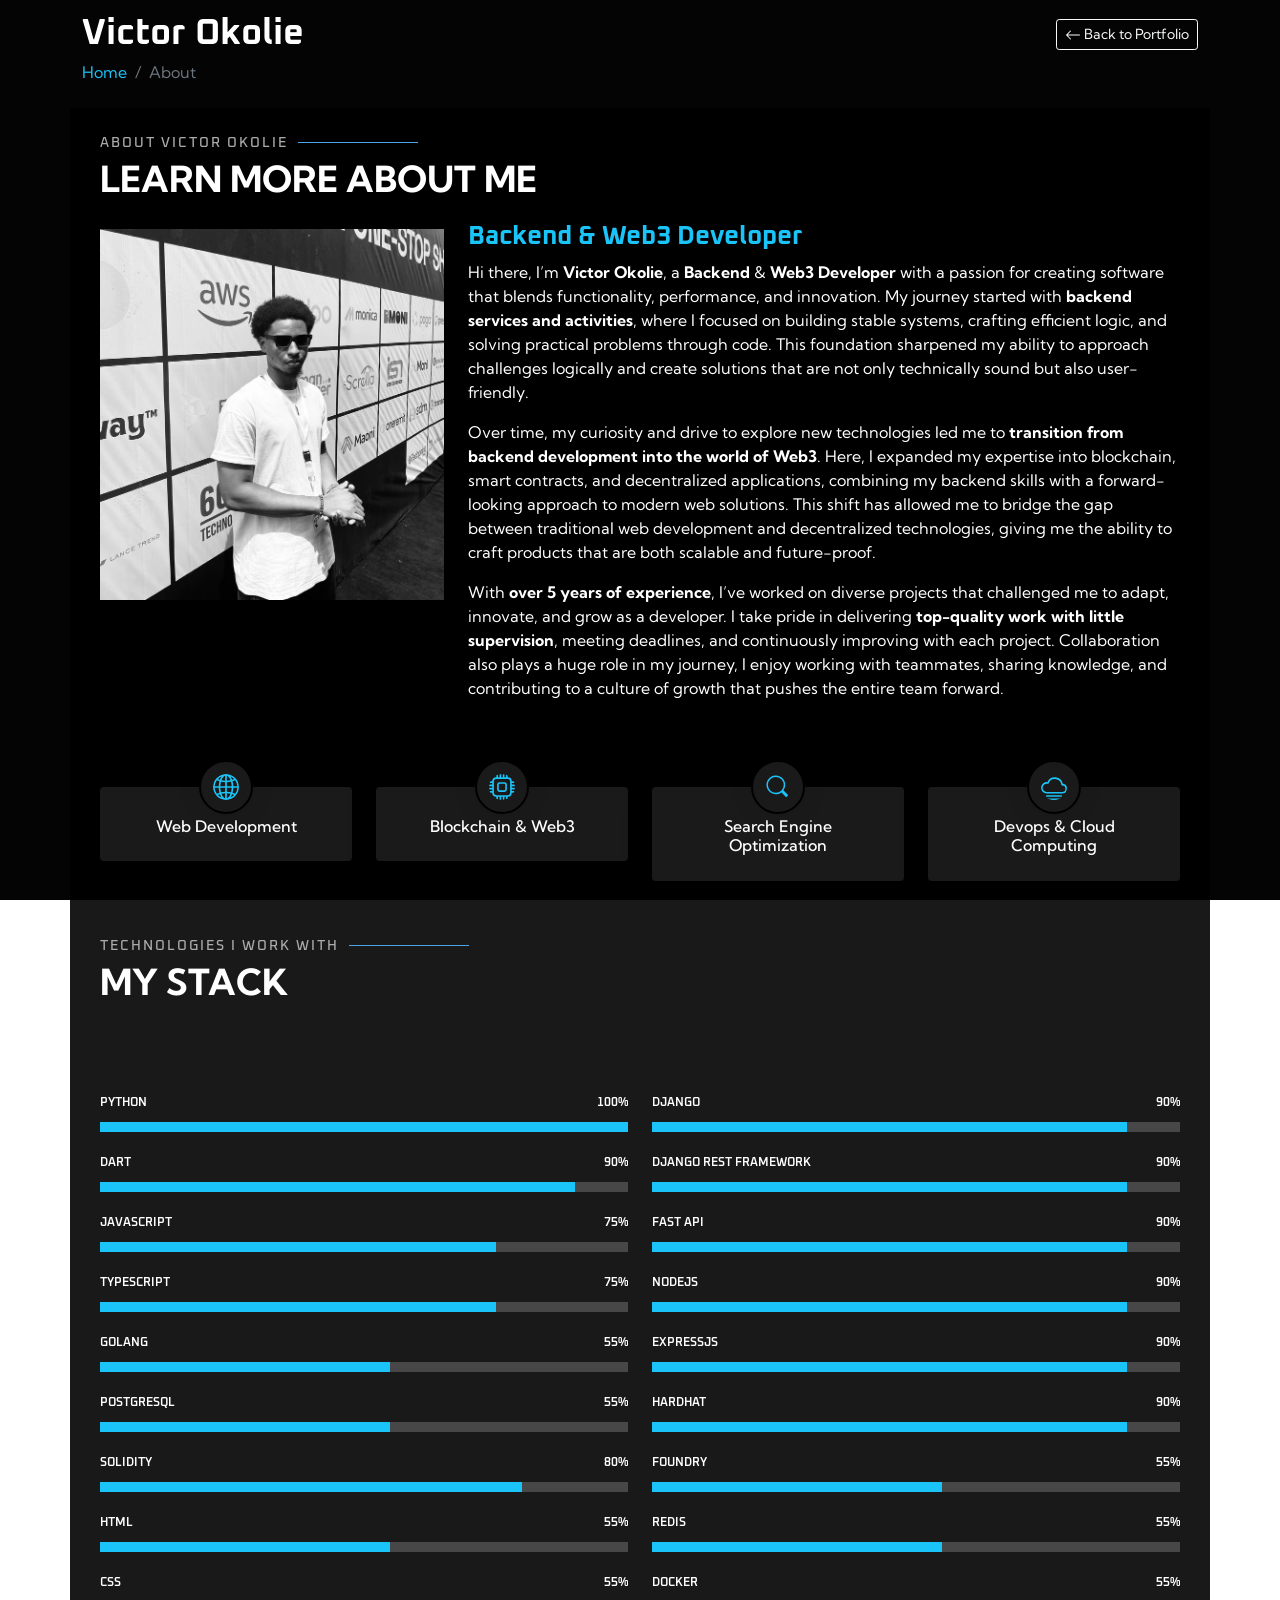
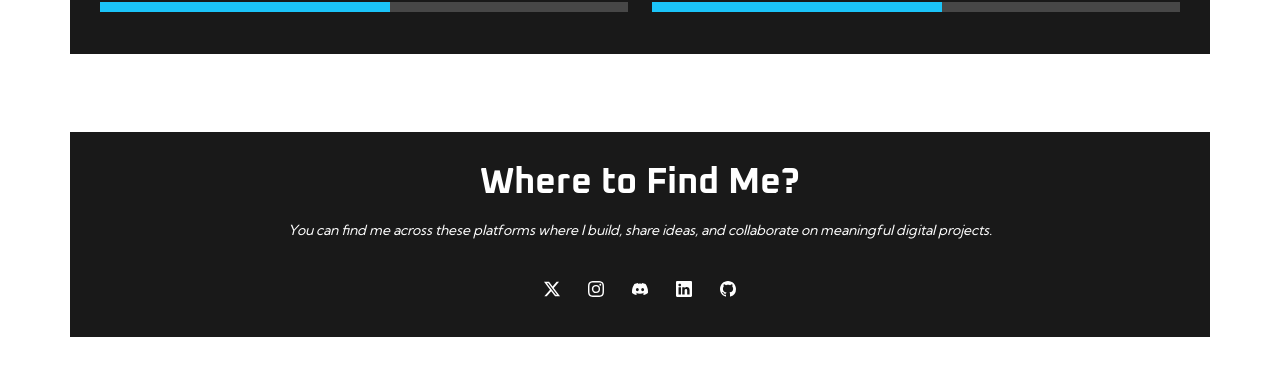
==== commit 843b2150: "changed to backedn & web3 developer" ====
--- a/about/index.html
+++ b/about/index.html
@@ -5,23 +5,23 @@
     <meta charset="utf-8">
     <meta content="width=device-width, initial-scale=1.0" name="viewport">
 
-    <title>About Victor Okolie - Full-Stack & Web3 Developer</title>
+    <title>About Victor Okolie - Backend & Web3 Developer</title>
     <meta name="description"
-        content="Meet Victor Okolie, a Full-Stack & Web3 Developer with 5+ years of experience building scalable web apps, backend systems, and smart contracts with Django, Python, and Solidity.">
+        content="Meet Victor Okolie, a Backend & Web3 Developer with 5+ years of experience building scalable web apps, backend systems, and smart contracts with Django, Python, and Solidity.">
     <meta name="author" content="Victor Okolie" />
     <meta name="robots" content="index, follow">
     <meta name="keywords"
         content="victor okolie, quest coding, questcoding, full-stack developer portfolio, web3 developer, django developer, python developer, smart contract developer, backend developer, software engineer, website developer, API development, database design, solidity developer, freelance developer">
-
+    <meta itemprop="image" content="https://victorokolie.com/assets/img/me.webp">
     <meta property="og:type" content="profile">
     <meta property="og:url" content="https://victorokolie.com/about/">
-    <meta property="og:title" content="About Victor Okolie - Full-Stack & Web3 Developer">
+    <meta property="og:title" content="About Victor Okolie - Backend & Web3 Developer">
     <meta property="og:description"
-        content="Meet Victor Okolie, a Full-Stack & Web3 Developer with 5+ years of experience building scalable web apps, backend systems, and smart contracts with Django, Python, and Solidity.">
+        content="Meet Victor Okolie, a Backend & Web3 Developer with 5+ years of experience building scalable web apps, backend systems, and smart contracts with Django, Python, and Solidity.">
     <meta property="og:image" content="https://victorokolie.com/og-image.png">
     <meta property="og:image:width" content="1200">
     <meta property="og:image:height" content="630">
-    <meta property="og:image:alt" content="About Victor Okolie - Full-Stack & Web3 Developer">
+    <meta property="og:image:alt" content="About Victor Okolie - Backend & Web3 Developer">
     <meta property="og:site_name" content="Victor Okolie's Portfolio">
     <meta property="og:locale" content="en_US">
 
@@ -30,9 +30,9 @@
     <!-- twitter cards -->
     <meta name="twitter:card" content="summary_large_image" />
     <meta name="twitter:url" content="https://victorokolie.com/about/">
-    <meta name="twitter:title" content="About Victor Okolie - Full-Stack & Web3 Developer">
+    <meta name="twitter:title" content="About Victor Okolie - Backend & Web3 Developer">
     <meta name="twitter:description"
-        content="Meet Victor Okolie, a Full-Stack & Web3 Developer with 5+ years of experience building scalable web apps, backend systems, and smart contracts with Django, Python, and Solidity.">
+        content="Meet Victor Okolie, a Backend & Web3 Developer with 5+ years of experience building scalable web apps, backend systems, and smart contracts with Django, Python, and Solidity.">
     <meta name="twitter:image" content="https://victorokolie.com/og-image.png">
     <meta name="twitter:site" content="@victorokolie_" />
     <meta name="twitter:creator" content="@victorokolie_">
@@ -54,6 +54,7 @@
 
     <!-- Preload critical resource  -->
     <link rel="preload" href="/assets/css/about.css" as="style">
+    <link rel="preload" href="/assets/img/me.webp" as="image">
 
     <!--  CSS Files -->
     <link href="/assets/vendor/bootstrap/css/bootstrap.min.css" rel="stylesheet">
@@ -65,8 +66,8 @@
     "@context": "https://schema.org",
     "@type": "Person",
     "name": "Victor Okolie",
-    "jobTitle": "Full-Stack & Web3 Developer",
-    "description": "Experienced Full-Stack & Web3 Developer specializing in Django, Python, JavaScript, Solidity and scalable web applications",
+    "jobTitle": "Backend & Web3 Developer",
+    "description": "Experienced Backend & Web3 Developer specializing in Django, Python, JavaScript, Solidity and scalable web applications",
     "url": "https://victorokolie.com/",
     "image": "https://victorokolie.com/og-image.png",
     "email": "me@victorokolie.com",
@@ -160,18 +161,18 @@
             <div class="about-me container">
 
                 <div class="section-title">
-                    <h2>About</h2>
+                    <h2>About Victor Okolie</h2>
                     <p>Learn more about me</p>
                 </div>
 
                 <div class="row">
                     <div class="col-lg-4 mt-2" data-aos="fade-right">
-                        <img src="/assets/img/me.webp" loading="lazy" class="img-fluid" alt="Victor Okolie's photo">
+                        <img src="/assets/img/me.webp" loading="eager" class="img-fluid" alt="Victor Okolie's photo">
                     </div>
                     <div class="col-lg-8 pt-4 pt-lg-0 content my-auto" data-aos="fade-left">
-                        <h3>Full-Stack & Web3 Developer</h3>
+                        <h3>Backend & Web3 Developer</h3>
                         <p>
-                            Hi there, I&rsquo;m <strong>Victor Okolie</strong>, a <strong>Full-Stack</strong>&nbsp;&amp;
+                            Hi there, I&rsquo;m <strong>Victor Okolie</strong>, a <strong>Backend</strong>&nbsp;&amp;
                             <strong>Web3
                                 Developer</strong> with a passion for creating software that blends functionality,
                             performance, and innovation. My
